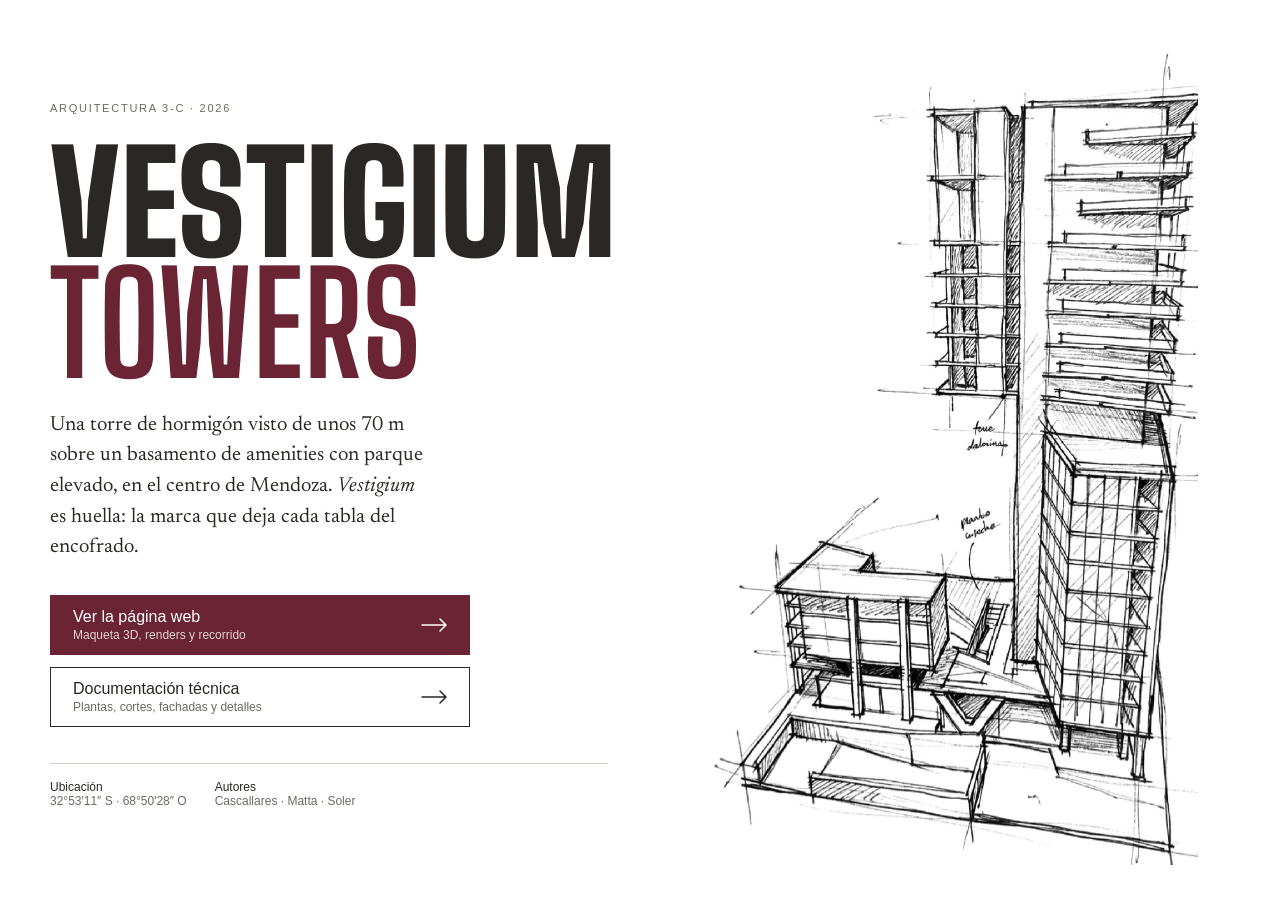
==== index.html @ c192cdfb "Sitio Vestigium Towers: portada, página web 3D y documentación técnica Co-Authored-By: Claude Opus 5" ====
<!doctype html>
<html lang="es">
<head>
<meta charset="utf-8">
<meta name="viewport" content="width=device-width, initial-scale=1, viewport-fit=cover">
<meta property="og:title" content="Vestigium Towers">
<meta property="og:description" content="Torre de hormigón visto en el centro de Mendoza. Arquitectura 3-C, 2026.">
<meta property="og:image" content="thumb.jpg">
<title>Vestigium Towers</title>
<meta name="description" content="Vestigium Towers: torre de hormigón visto en el centro de Mendoza. Proyecto de Arquitectura 3-C, 2026.">
<link rel="preconnect" href="https://fonts.googleapis.com">
<link rel="preconnect" href="https://fonts.gstatic.com" crossorigin>
<link href="https://fonts.googleapis.com/css2?family=Big+Shoulders+Display:wght@700;900&family=Newsreader:ital,opsz,wght@0,6..72,400;1,6..72,400&display=swap" rel="stylesheet">
<style>
/* Layout: lámina de entrega — croquis a la derecha, rótulo a la izquierda; en celular, croquis arriba y botones al pie */
:root {
  --paper: #ffffff;
  --ink: #2a2724;
  --muted: #6d6862;
  --line: #d6d2cb;
  --accent: #6b2433;
  --on-accent: #ffffff;
  --display: 'Big Shoulders Display', 'Arial Narrow', Impact, sans-serif;
  --text: 'Newsreader', Georgia, 'Times New Roman', serif;
  --ui: 'Helvetica Neue', Helvetica, Arial, sans-serif;
  --sketch-filter: none;
}
@media (prefers-color-scheme: dark) {
  :root:not([data-theme="light"]) {
    --paper: #1e1c1a; --ink: #ece8e1; --muted: #a59f96; --line: #3d3934;
    --accent: #c9788a; --on-accent: #1e1c1a; --sketch-filter: invert(1) brightness(.92);
    color-scheme: dark;
  }
}
:root[data-theme="dark"] {
  --paper: #1e1c1a; --ink: #ece8e1; --muted: #a59f96; --line: #3d3934;
  --accent: #c9788a; --on-accent: #1e1c1a; --sketch-filter: invert(1) brightness(.92);
  color-scheme: dark;
}
html, body { height: 100%; }
body { margin: 0; }
* { box-sizing: border-box; }
img { max-width: 100%; }
body {
  background: var(--paper); color: var(--ink);
  font-family: var(--text);
  padding-left: max(16px, env(safe-area-inset-left, 0px));
  padding-right: max(16px, env(safe-area-inset-right, 0px));
}
.sheet {
  max-width: 1180px; min-height: 100%; margin: 0 auto;
  display: grid; grid-template-columns: minmax(0, 1fr) minmax(0, 1fr);
  align-items: center; gap: clamp(24px, 5vw, 72px);
  padding-block: clamp(24px, 5vh, 56px);
}
.label {
  font-family: var(--ui); font-size: 11px; letter-spacing: .16em; text-transform: uppercase; color: var(--muted);
  margin: 0;
}
h1 {
  font-family: var(--display); font-weight: 900; text-transform: uppercase; line-height: .86;
  font-size: clamp(64px, 11vw, 148px); letter-spacing: .005em; margin: .2em 0 .18em;
  text-wrap: balance;
}
h1 span { display: block; font-weight: 700; color: var(--accent); }
.lead { font-size: clamp(18px, 1.6vw, 21px); line-height: 1.5; max-width: 34ch; margin: 0 0 32px; }
.lead em { font-style: italic; }
.actions { display: grid; gap: 12px; max-width: 420px; }
.btn {
  display: flex; align-items: center; justify-content: space-between; gap: 16px;
  min-height: 60px; padding: 0 22px;
  font-family: var(--ui); font-size: 16px; font-weight: 500; text-decoration: none;
  border: 1.5px solid var(--ink); color: var(--ink); background: transparent;
  transition: background .2s, color .2s, border-color .2s;
}
.btn small { display: block; font-size: 12px; font-weight: 400; color: var(--muted); margin-top: 2px; transition: color .2s; }
.btn--primary { background: var(--accent); border-color: var(--accent); color: var(--on-accent); }
.btn--primary small { color: var(--on-accent); opacity: .8; }
.btn:hover, .btn:focus-visible { background: var(--ink); border-color: var(--ink); color: var(--paper); }
.btn:hover small, .btn:focus-visible small { color: var(--paper); opacity: .8; }
.btn:focus-visible { outline: 3px solid var(--accent); outline-offset: 3px; }
.btn svg { flex: none; }
.stamp {
  margin-top: 36px; padding-top: 16px; border-top: 1px solid var(--line);
  display: grid; grid-template-columns: auto auto; justify-content: start; column-gap: 28px; row-gap: 6px;
  font-family: var(--ui); font-size: 12px; color: var(--muted); font-variant-numeric: tabular-nums;
}
.stamp b { font-weight: 500; color: var(--ink); display: block; }
.figure { margin: 0; display: flex; justify-content: center; }
.figure img {
  width: auto; max-width: 100%; max-height: calc(100vh - 80px); height: auto;
  filter: var(--sketch-filter);
  animation: draw 1.4s cubic-bezier(.2,.7,.2,1) both;
}
@keyframes draw { from { opacity: .0; transform: translateY(12px); clip-path: inset(100% 0 0 0); } to { opacity: 1; transform: none; clip-path: inset(0 0 0 0); } }
@media (prefers-reduced-motion: reduce) { .figure img { animation: none; } }
@media (max-width: 760px) {
  .sheet { grid-template-columns: minmax(0, 1fr); gap: 8px; padding-block: 20px 32px; align-items: start; }
  .figure { order: -1; }
  .figure img { max-height: 46vh; }
  h1 { font-size: clamp(56px, 19vw, 96px); }
  .lead { margin-bottom: 24px; }
  .actions { max-width: none; }
  .stamp { grid-template-columns: 1fr; }
}
</style>

</head>
<body>
<main class="sheet">
  <section class="text">
    <p class="label">Arquitectura 3-C · 2026</p>
    <h1>Vestigium <span>Towers</span></h1>
    <p class="lead">Una torre de hormigón visto de unos 70&nbsp;m sobre un basamento de amenities con parque elevado, en el centro de Mendoza. <em>Vestigium</em> es huella: la marca que deja cada tabla del encofrado.</p>
    <nav class="actions" aria-label="Contenido del proyecto">
      <a class="btn btn--primary" href="web/index.html">
        <span>Ver la página web<small>Maqueta 3D, renders y recorrido</small></span>
        <svg width="26" height="14" viewBox="0 0 26 14" fill="none" stroke="currentColor" stroke-width="1.5" stroke-linecap="round" stroke-linejoin="round" aria-hidden="true"><path d="M1 7h24M19 1l6 6-6 6"/></svg>
      </a>
      <a class="btn" href="web/documentacion.html">
        <span>Documentación técnica<small>Plantas, cortes, fachadas y detalles</small></span>
        <svg width="26" height="14" viewBox="0 0 26 14" fill="none" stroke="currentColor" stroke-width="1.5" stroke-linecap="round" stroke-linejoin="round" aria-hidden="true"><path d="M1 7h24M19 1l6 6-6 6"/></svg>
      </a>
    </nav>
    <div class="stamp">
      <span><b>Ubicación</b>32°53′11″ S · 68°50′28″ O</span>
      <span><b>Autores</b>Cascallares · Matta · Soler</span>
    </div>
  </section>
  <figure class="figure">
    <img src="sketch.jpg" width="1549" height="2573" alt="Croquis a mano alzada de Vestigium Towers: torre residencial y basamento de amenities">
  </figure>
</main>
</body>
</html>
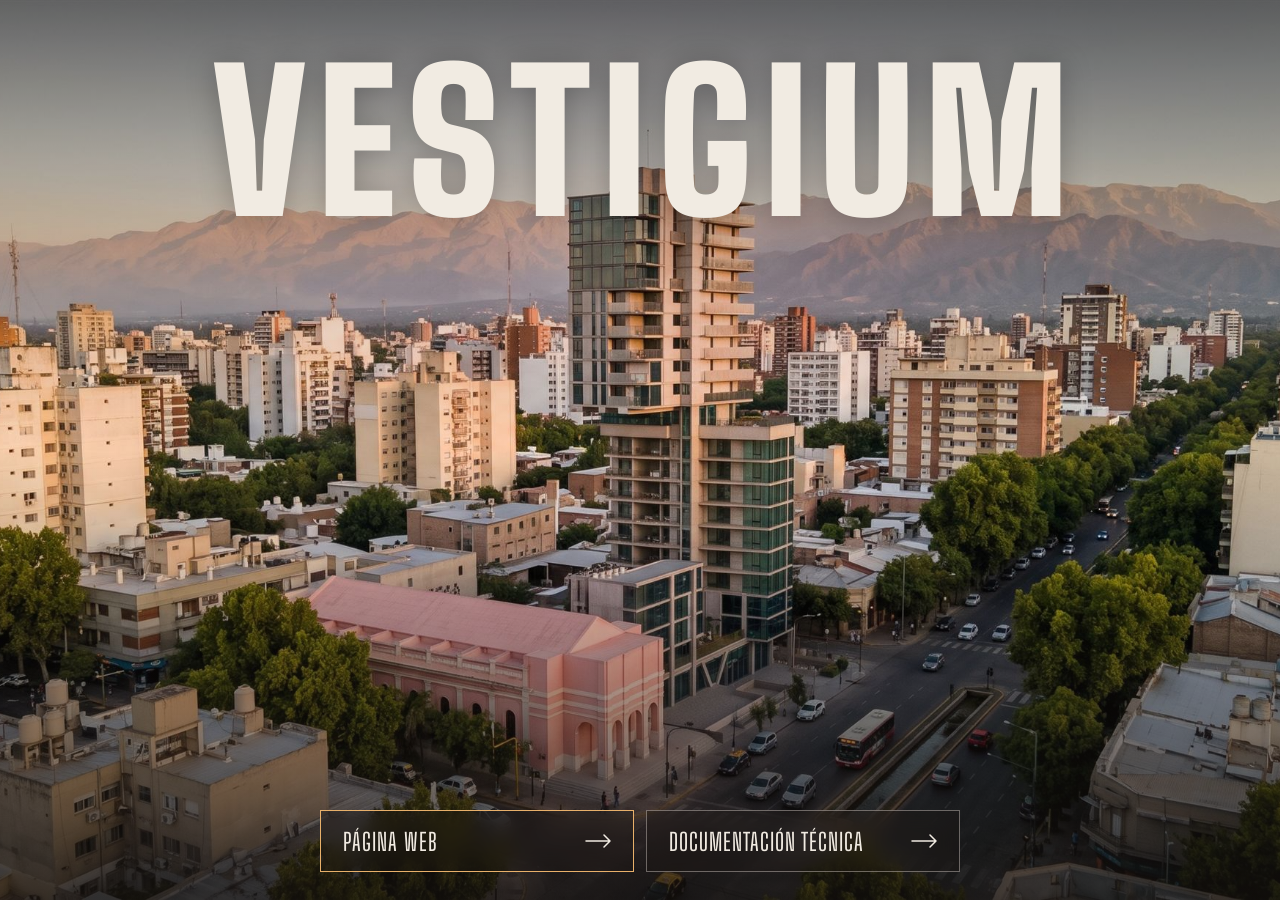
==== commit c627291f: "Portada del QR: foto aerea real, solo Vestigium y dos accesos" ====
--- a/index.html
+++ b/index.html
@@ -3,133 +3,110 @@
 <head>
 <meta charset="utf-8">
 <meta name="viewport" content="width=device-width, initial-scale=1, viewport-fit=cover">
-<meta property="og:title" content="Vestigium Towers">
-<meta property="og:description" content="Torre de hormigón visto en el centro de Mendoza. Arquitectura 3-C, 2026.">
-<meta property="og:image" content="thumb.jpg">
-<title>Vestigium Towers</title>
-<meta name="description" content="Vestigium Towers: torre de hormigón visto en el centro de Mendoza. Proyecto de Arquitectura 3-C, 2026.">
+<meta name="theme-color" content="#1b1714">
+<meta property="og:title" content="Vestigium">
+<meta property="og:image" content="https://valenmatta9-afk.github.io/vestigium-towers/portada.jpg">
+<meta property="og:url" content="https://valenmatta9-afk.github.io/vestigium-towers/">
+<title>Vestigium</title>
+<link rel="preload" as="image" href="portada.jpg">
 <link rel="preconnect" href="https://fonts.googleapis.com">
 <link rel="preconnect" href="https://fonts.gstatic.com" crossorigin>
-<link href="https://fonts.googleapis.com/css2?family=Big+Shoulders+Display:wght@700;900&family=Newsreader:ital,opsz,wght@0,6..72,400;1,6..72,400&display=swap" rel="stylesheet">
+<link href="https://fonts.googleapis.com/css2?family=Big+Shoulders+Display:wght@500;900&display=swap" rel="stylesheet">
 <style>
-/* Layout: lámina de entrega — croquis a la derecha, rótulo a la izquierda; en celular, croquis arriba y botones al pie */
+/* Portada del QR: la foto aérea del conjunto a pantalla completa, solo el nombre y dos accesos.
+   Paleta del edificio: hormigón visto cálido y la luz dorada de la tarde en Mendoza. */
 :root {
-  --paper: #ffffff;
-  --ink: #2a2724;
-  --muted: #6d6862;
-  --line: #d6d2cb;
-  --accent: #6b2433;
-  --on-accent: #ffffff;
+  --night: #1b1714;          /* fondo mientras carga la foto */
+  --concrete: #f1ebe2;       /* texto: hormigón claro */
+  --concrete-dim: rgba(241, 235, 226, .72);
+  --line: rgba(241, 235, 226, .38);
+  --sun: #e8b06a;            /* luz de la tarde */
   --display: 'Big Shoulders Display', 'Arial Narrow', Impact, sans-serif;
-  --text: 'Newsreader', Georgia, 'Times New Roman', serif;
   --ui: 'Helvetica Neue', Helvetica, Arial, sans-serif;
-  --sketch-filter: none;
-}
-@media (prefers-color-scheme: dark) {
-  :root:not([data-theme="light"]) {
-    --paper: #1e1c1a; --ink: #ece8e1; --muted: #a59f96; --line: #3d3934;
-    --accent: #c9788a; --on-accent: #1e1c1a; --sketch-filter: invert(1) brightness(.92);
-    color-scheme: dark;
-  }
-}
-:root[data-theme="dark"] {
-  --paper: #1e1c1a; --ink: #ece8e1; --muted: #a59f96; --line: #3d3934;
-  --accent: #c9788a; --on-accent: #1e1c1a; --sketch-filter: invert(1) brightness(.92);
   color-scheme: dark;
 }
-html, body { height: 100%; }
-body { margin: 0; }
+/* La portada es siempre una foto: mismo aspecto en modo claro y oscuro. */
+@media (prefers-color-scheme: dark) { :root:not([data-theme="light"]) { --night: #1b1714; } }
+:root[data-theme="dark"] { --night: #1b1714; }
 * { box-sizing: border-box; }
-img { max-width: 100%; }
+html, body { height: 100%; margin: 0; }
 body {
-  background: var(--paper); color: var(--ink);
-  font-family: var(--text);
-  padding-left: max(16px, env(safe-area-inset-left, 0px));
-  padding-right: max(16px, env(safe-area-inset-right, 0px));
+  background: var(--night); color: var(--concrete);
+  font-family: var(--ui);
+  overflow: hidden;
 }
-.sheet {
-  max-width: 1180px; min-height: 100%; margin: 0 auto;
-  display: grid; grid-template-columns: minmax(0, 1fr) minmax(0, 1fr);
-  align-items: center; gap: clamp(24px, 5vw, 72px);
-  padding-block: clamp(24px, 5vh, 56px);
+.cover { position: fixed; inset: 0; }
+.cover img {
+  width: 100%; height: 100%; object-fit: cover;
+  object-position: 52% 45%;   /* la torre queda centrada también en celular */
+  animation: settle 2.6s cubic-bezier(.2,.7,.2,1) both;
 }
-.label {
-  font-family: var(--ui); font-size: 11px; letter-spacing: .16em; text-transform: uppercase; color: var(--muted);
-  margin: 0;
+/* Velo: oscurece arriba (nombre) y abajo (botones) sin tapar la torre */
+.cover::after {
+  content: ''; position: absolute; inset: 0;
+  background:
+    linear-gradient(to bottom, rgba(20,16,13,.62) 0%, rgba(20,16,13,.12) 32%, rgba(20,16,13,0) 50%, rgba(20,16,13,.18) 66%, rgba(20,16,13,.78) 100%);
+}
+main {
+  position: relative; z-index: 1;
+  height: 100%;
+  display: flex; flex-direction: column; justify-content: space-between; align-items: center;
+  padding: max(28px, env(safe-area-inset-top)) max(16px, env(safe-area-inset-right)) max(28px, env(safe-area-inset-bottom)) max(16px, env(safe-area-inset-left));
 }
 h1 {
-  font-family: var(--display); font-weight: 900; text-transform: uppercase; line-height: .86;
-  font-size: clamp(64px, 11vw, 148px); letter-spacing: .005em; margin: .2em 0 .18em;
-  text-wrap: balance;
+  margin: 4vh 0 0;
+  font-family: var(--display); font-weight: 900; text-transform: uppercase;
+  font-size: clamp(64px, 15vw, 210px); line-height: .82; letter-spacing: .06em;
+  padding-left: .06em; /* compensa el tracking para centrar */
+  text-shadow: 0 2px 30px rgba(0,0,0,.25);
+  animation: rise 1.6s .2s cubic-bezier(.2,.7,.2,1) both;
 }
-h1 span { display: block; font-weight: 700; color: var(--accent); }
-.lead { font-size: clamp(18px, 1.6vw, 21px); line-height: 1.5; max-width: 34ch; margin: 0 0 32px; }
-.lead em { font-style: italic; }
-.actions { display: grid; gap: 12px; max-width: 420px; }
-.btn {
-  display: flex; align-items: center; justify-content: space-between; gap: 16px;
-  min-height: 60px; padding: 0 22px;
-  font-family: var(--ui); font-size: 16px; font-weight: 500; text-decoration: none;
-  border: 1.5px solid var(--ink); color: var(--ink); background: transparent;
-  transition: background .2s, color .2s, border-color .2s;
+nav {
+  width: 100%; max-width: 640px;
+  display: grid; grid-template-columns: 1fr 1fr; gap: 12px;
+  animation: rise 1.4s .6s cubic-bezier(.2,.7,.2,1) both;
 }
-.btn small { display: block; font-size: 12px; font-weight: 400; color: var(--muted); margin-top: 2px; transition: color .2s; }
-.btn--primary { background: var(--accent); border-color: var(--accent); color: var(--on-accent); }
-.btn--primary small { color: var(--on-accent); opacity: .8; }
-.btn:hover, .btn:focus-visible { background: var(--ink); border-color: var(--ink); color: var(--paper); }
-.btn:hover small, .btn:focus-visible small { color: var(--paper); opacity: .8; }
-.btn:focus-visible { outline: 3px solid var(--accent); outline-offset: 3px; }
-.btn svg { flex: none; }
-.stamp {
-  margin-top: 36px; padding-top: 16px; border-top: 1px solid var(--line);
-  display: grid; grid-template-columns: auto auto; justify-content: start; column-gap: 28px; row-gap: 6px;
-  font-family: var(--ui); font-size: 12px; color: var(--muted); font-variant-numeric: tabular-nums;
+nav a {
+  display: flex; align-items: center; justify-content: space-between; gap: 14px;
+  min-height: 62px; padding: 0 22px;
+  font-family: var(--display); font-weight: 500; font-size: 24px; letter-spacing: .04em; text-transform: uppercase;
+  color: var(--concrete); text-decoration: none;
+  border: 1px solid var(--line);
+  background: rgba(27, 23, 20, .34);
+  -webkit-backdrop-filter: blur(10px); backdrop-filter: blur(10px);
+  transition: background .25s, border-color .25s, color .25s;
 }
-.stamp b { font-weight: 500; color: var(--ink); display: block; }
-.figure { margin: 0; display: flex; justify-content: center; }
-.figure img {
-  width: auto; max-width: 100%; max-height: calc(100vh - 80px); height: auto;
-  filter: var(--sketch-filter);
-  animation: draw 1.4s cubic-bezier(.2,.7,.2,1) both;
-}
-@keyframes draw { from { opacity: .0; transform: translateY(12px); clip-path: inset(100% 0 0 0); } to { opacity: 1; transform: none; clip-path: inset(0 0 0 0); } }
-@media (prefers-reduced-motion: reduce) { .figure img { animation: none; } }
-@media (max-width: 760px) {
-  .sheet { grid-template-columns: minmax(0, 1fr); gap: 8px; padding-block: 20px 32px; align-items: start; }
-  .figure { order: -1; }
-  .figure img { max-height: 46vh; }
-  h1 { font-size: clamp(56px, 19vw, 96px); }
-  .lead { margin-bottom: 24px; }
-  .actions { max-width: none; }
-  .stamp { grid-template-columns: 1fr; }
+nav a svg { flex: none; transition: transform .25s; }
+nav a:hover, nav a:focus-visible { background: var(--concrete); border-color: var(--concrete); color: var(--night); }
+nav a:hover svg, nav a:focus-visible svg { transform: translateX(4px); }
+nav a:focus-visible { outline: 2px solid var(--sun); outline-offset: 3px; }
+nav a.primary { border-color: var(--sun); }
+@keyframes settle { from { transform: scale(1.06); filter: brightness(.7); } to { transform: none; filter: none; } }
+@keyframes rise { from { opacity: 0; transform: translateY(14px); } to { opacity: 1; transform: none; } }
+@media (prefers-reduced-motion: reduce) { .cover img, h1, nav { animation: none; } }
+@media (max-width: 560px) {
+  h1 { font-size: clamp(56px, 19vw, 110px); margin-top: 6vh; }
+  nav { grid-template-columns: 1fr; gap: 10px; }
+  nav a { min-height: 58px; font-size: 22px; }
 }
 </style>
-
 </head>
 <body>
-<main class="sheet">
-  <section class="text">
-    <p class="label">Arquitectura 3-C · 2026</p>
-    <h1>Vestigium <span>Towers</span></h1>
-    <p class="lead">Una torre de hormigón visto de unos 70&nbsp;m sobre un basamento de amenities con parque elevado, en el centro de Mendoza. <em>Vestigium</em> es huella: la marca que deja cada tabla del encofrado.</p>
-    <nav class="actions" aria-label="Contenido del proyecto">
-      <a class="btn btn--primary" href="web/index.html">
-        <span>Ver la página web<small>Maqueta 3D, renders y recorrido</small></span>
-        <svg width="26" height="14" viewBox="0 0 26 14" fill="none" stroke="currentColor" stroke-width="1.5" stroke-linecap="round" stroke-linejoin="round" aria-hidden="true"><path d="M1 7h24M19 1l6 6-6 6"/></svg>
-      </a>
-      <a class="btn" href="web/documentacion.html">
-        <span>Documentación técnica<small>Plantas, cortes, fachadas y detalles</small></span>
-        <svg width="26" height="14" viewBox="0 0 26 14" fill="none" stroke="currentColor" stroke-width="1.5" stroke-linecap="round" stroke-linejoin="round" aria-hidden="true"><path d="M1 7h24M19 1l6 6-6 6"/></svg>
-      </a>
-    </nav>
-    <div class="stamp">
-      <span><b>Ubicación</b>32°53′11″ S · 68°50′28″ O</span>
-      <span><b>Autores</b>Cascallares · Matta · Soler</span>
-    </div>
-  </section>
-  <figure class="figure">
-    <img src="sketch.jpg" width="1549" height="2573" alt="Croquis a mano alzada de Vestigium Towers: torre residencial y basamento de amenities">
-  </figure>
+<div class="cover" aria-hidden="true">
+  <img src="portada.jpg" width="2200" height="1228" alt="">
+</div>
+<main>
+  <h1>Vestigium</h1>
+  <nav aria-label="Contenido del proyecto">
+    <a class="primary" href="web/index.html">
+      <span>Página web</span>
+      <svg width="26" height="14" viewBox="0 0 26 14" fill="none" stroke="currentColor" stroke-width="1.5" stroke-linecap="round" stroke-linejoin="round" aria-hidden="true"><path d="M1 7h24M19 1l6 6-6 6"/></svg>
+    </a>
+    <a href="web/documentacion.html">
+      <span>Documentación técnica</span>
+      <svg width="26" height="14" viewBox="0 0 26 14" fill="none" stroke="currentColor" stroke-width="1.5" stroke-linecap="round" stroke-linejoin="round" aria-hidden="true"><path d="M1 7h24M19 1l6 6-6 6"/></svg>
+    </a>
+  </nav>
 </main>
 </body>
 </html>
